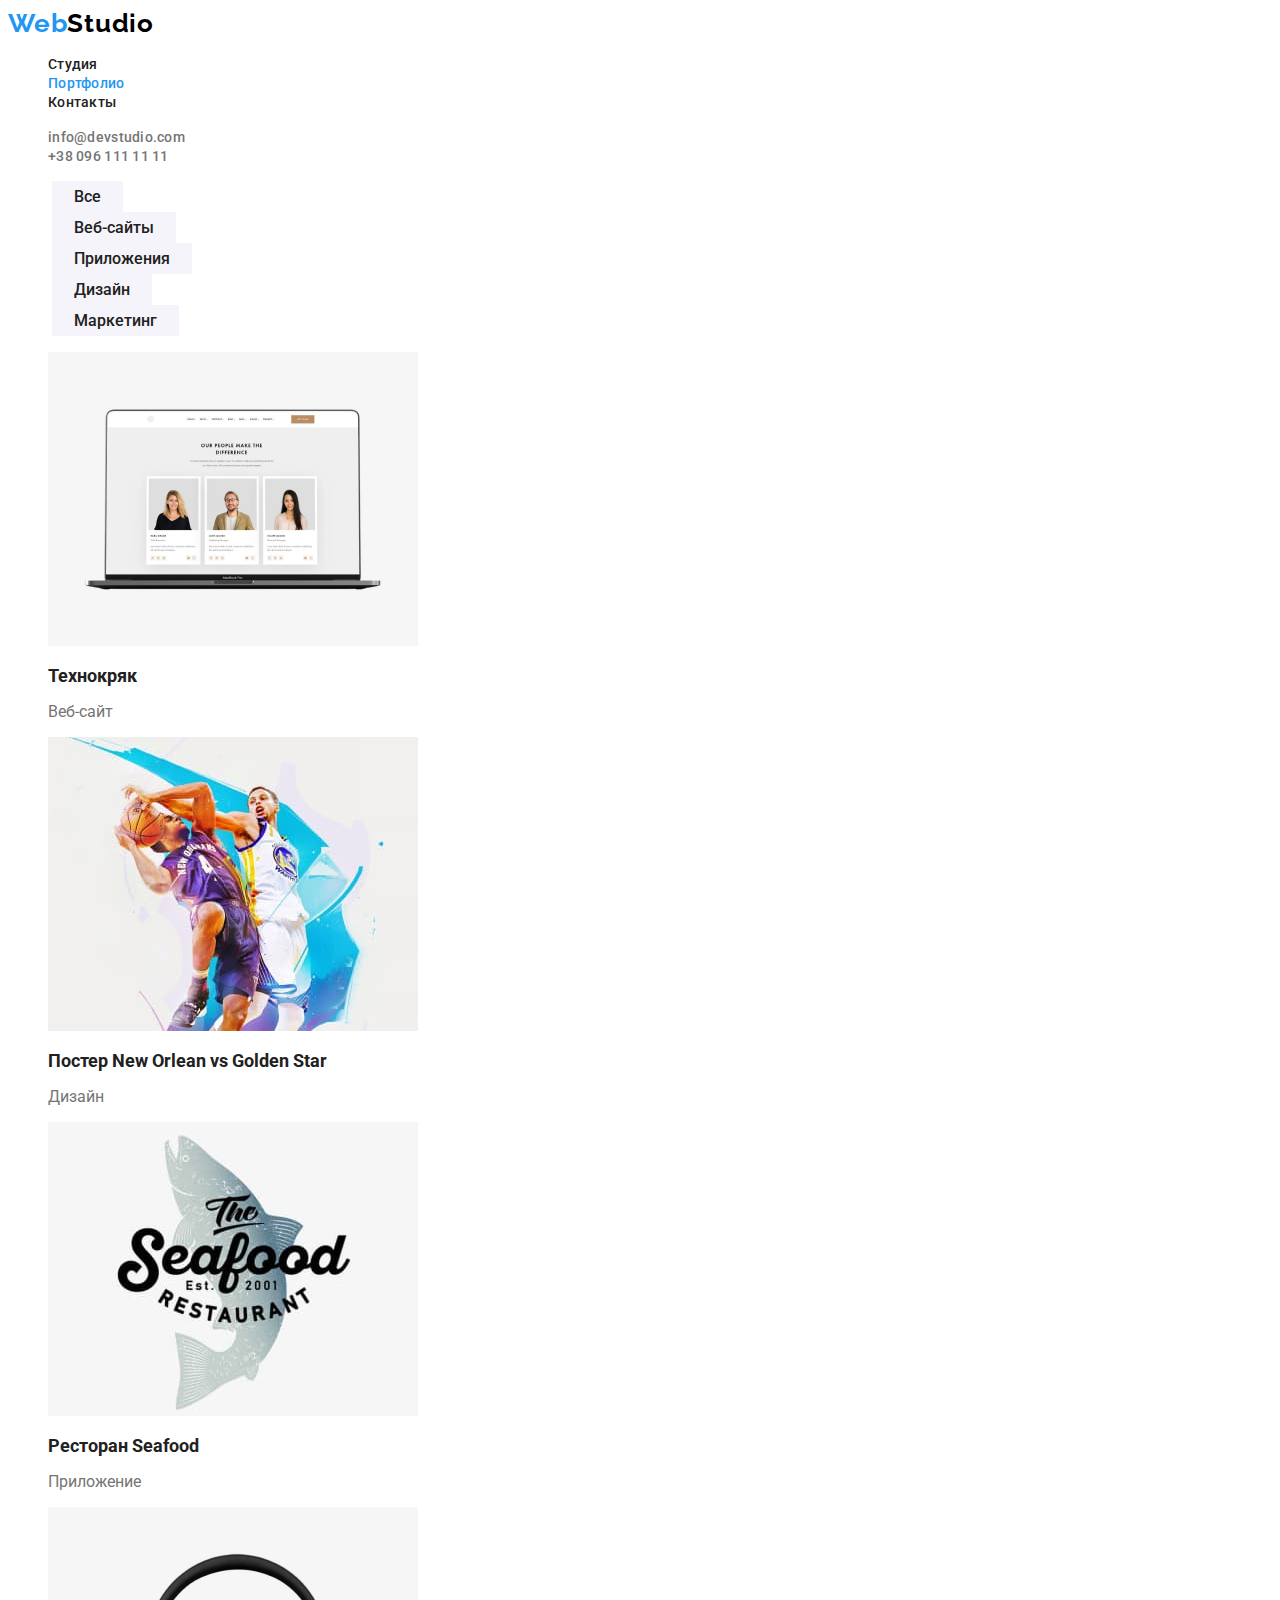
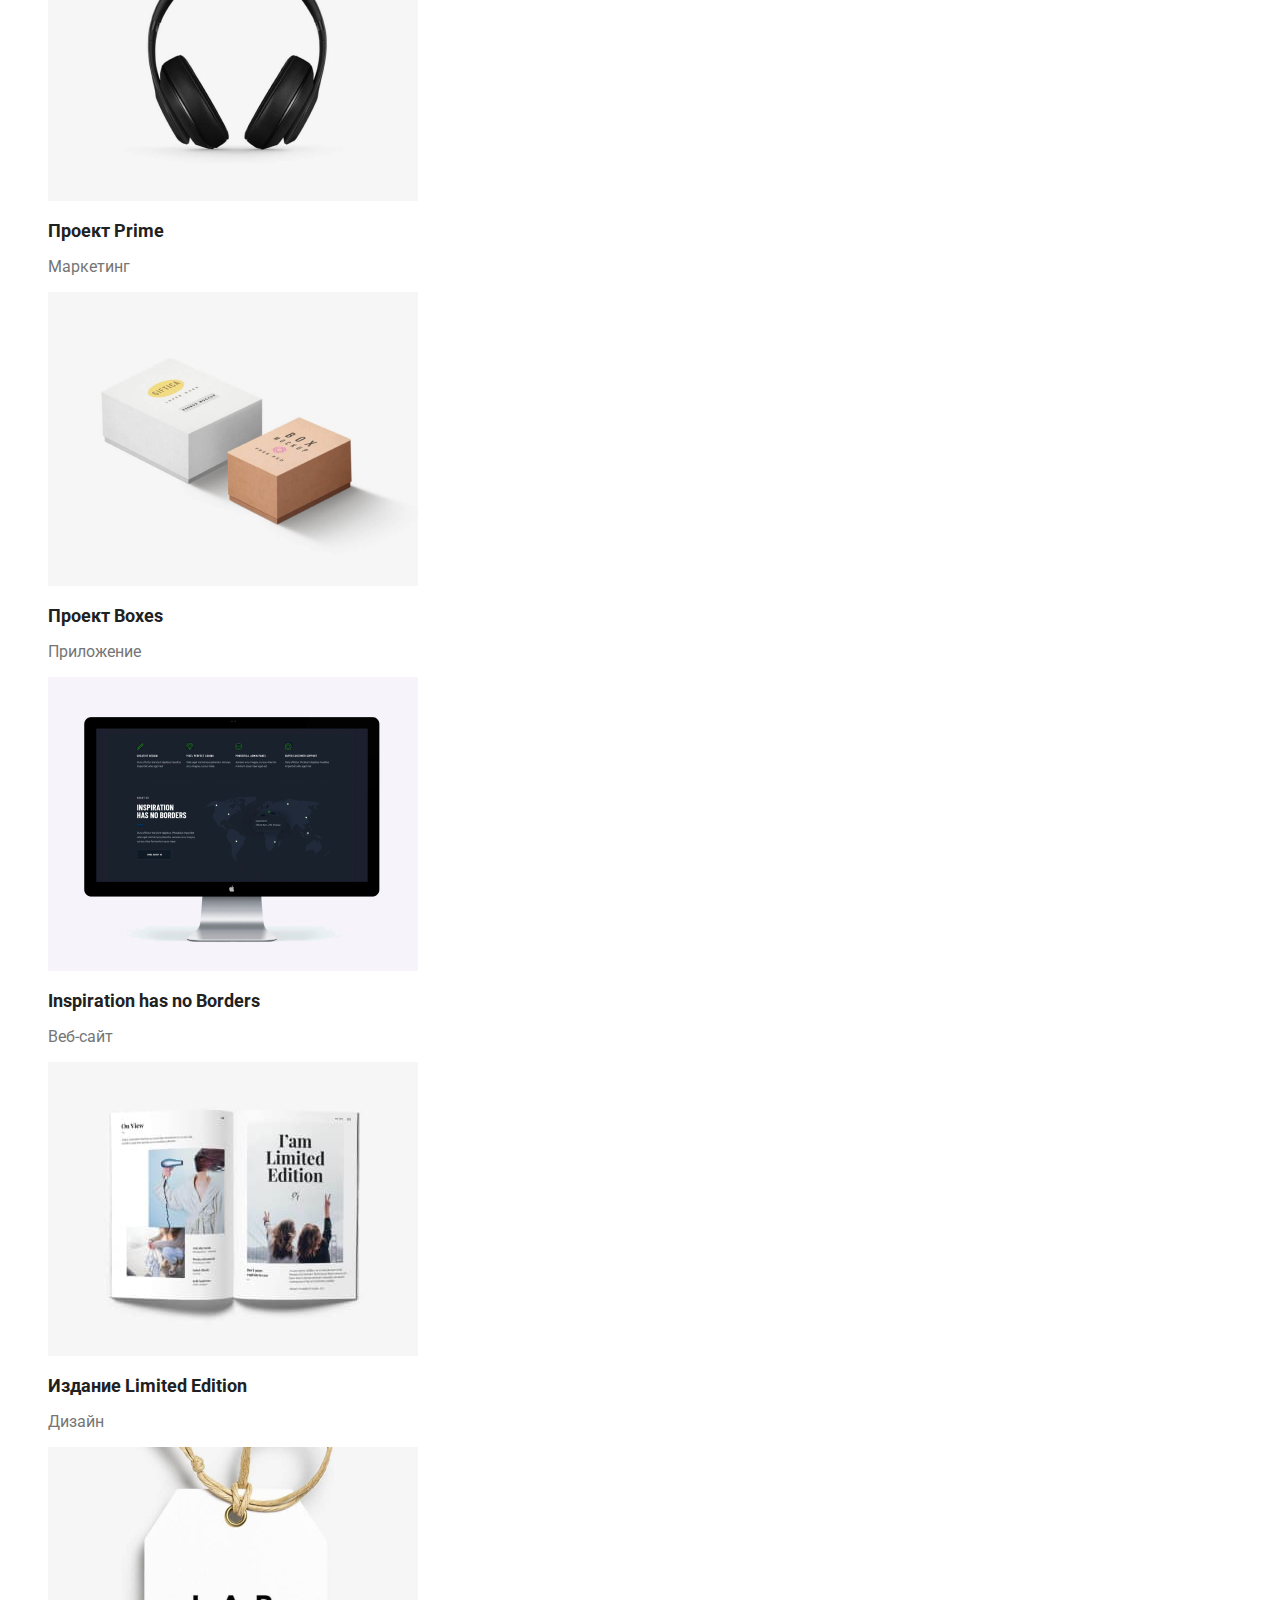
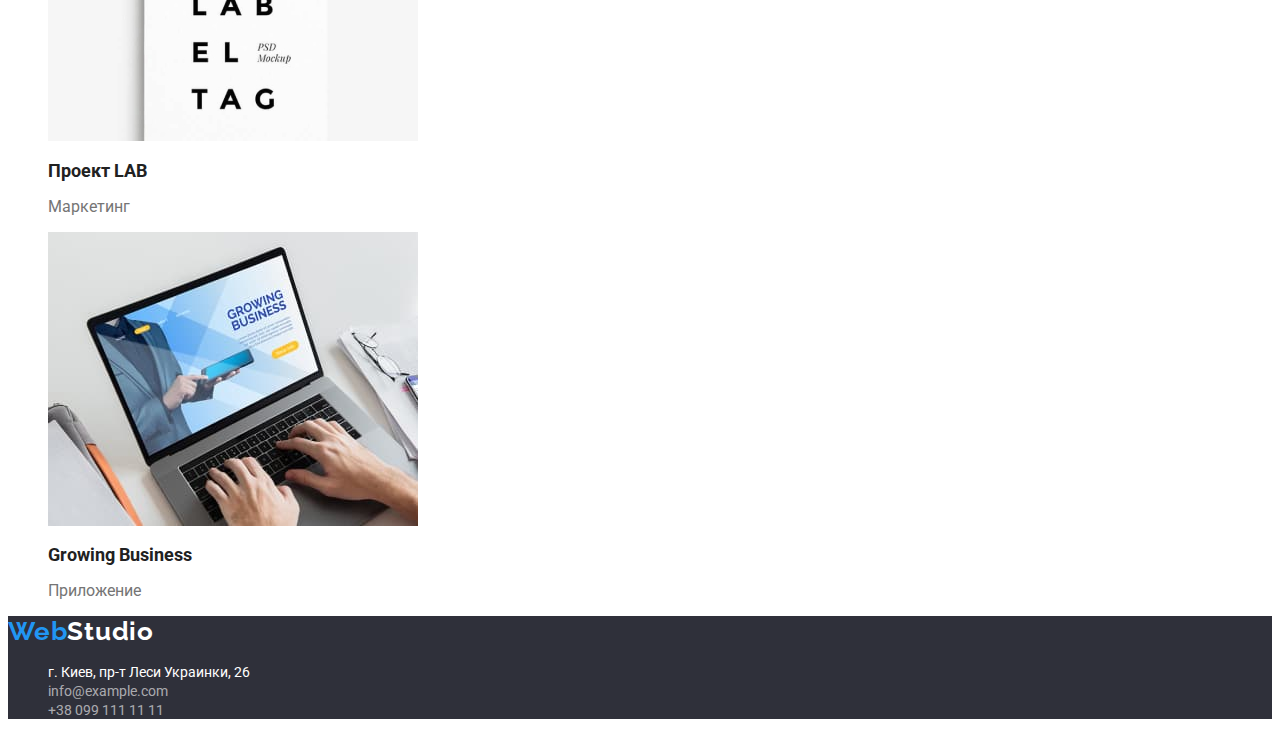
==== portfolio.html @ c1f14a55 "Copy hw-02" ====
<!DOCTYPE html>
<html lang="en">
<head>
    <meta charset="UTF-8">
    <meta http-equiv="X-UA-Compatible" content="IE=edge">
    <meta name="viewport" content="width=device-width, initial-scale=1.0">
    <title>Portfolio</title>
    <link rel="preconnect" href="https://fonts.googleapis.com">
    <link rel="preconnect" href="https://fonts.gstatic.com" crossorigin>
    <link href="https://fonts.googleapis.com/css2?family=Raleway:wght@700&family=Roboto:wght@400;500;700;900&display=swap" rel="stylesheet">
    <link rel="stylesheet" href="./css/styles.css">
</head>
<body>
     <!-- Navigation --> 
    <header>
        <nav>
            <a class="logo" href="./index.html" lang="en"> <span class="logo-web">Web</span>Studio</a>
            <ul class="list">
                <li><a href="./index.html" class="site-nav-list-element">Студия</a></li>
                <li><a href="./portfolio.html" class="site-nav-list-element current-page">Портфолио</a></li>
                <li><a href="" class="site-nav-list-element">Контакты</a></li> 
            </ul>
        </nav>
        <ul class="list">
            <li><a href="mailto:info@example.com" class="auth-nav-list-element">info@devstudio.com</a></li>
            <li><a href="tel:+380991111111" class="auth-nav-list-element">+38 096 111 11 11</a></li>
        </ul>
    </header>
    <main>
        <section>
            <h1 class="h-delete">Portfolio</h1>
            <div>
                <ul class="list">
                    <li><button class="button btn-radio" type="button">Все</button></li>
                    <li><button class="button btn-radio" type="button">Веб-сайты</button></li>
                    <li><button class="button btn-radio" type="button">Приложения</button></li>
                    <li><button class="button btn-radio" type="button">Дизайн</button></li>
                    <li><button class="button btn-radio" type="button">Маркетинг</button></li>
                </ul>
            </div>

            <ul class="list">
                <li class="item-project">
                    <img src="./images/portfolio-tehnokrak.jpg" alt="Страница веб-сайта на ноутбуке" width="370">
                    <h2>Технокряк</h2>
                    <p>Веб-сайт</p>
                </li>
                <li class="item-project">
                    <img src="./images/portfolio-new-orlean-vs-golden-star.jpg" alt="Два баскетболиста в прыжке борятся за мяч" width="370">
                    <h2>Постер New Orlean vs Golden Star</h2>
                    <p>Дизайн</p>
                </li>
                <li class="item-project">
                    <img src="./images/portfolio-seafood.jpg" alt="Логотип ресторана Seafood, рыба на фоне" width="370">
                    <h2>Ресторан Seafood</h2>
                    <p>Приложение</p>
                </li>
                <li class="item-project">
                    <img src="./images/portfolio-prime.jpg" alt="Наушники" width="370">
                    <h2>Проект Prime</h2>
                    <p>Маркетинг</p>
                </li>
                <li class="item-project">
                    <img src="./images/portfolio-boxes.jpg" alt="Две упаковки, одна белая, вторая крафтовая" width="370">
                    <h2>Проект Boxes</h2>
                    <p>Приложение</p>
                </li>
                <li class="item-project">
                    <img src="./images/portfolio-inspiration-has-no-borders.jpg" alt="Страница веб-сайта на мониторе" width="370">
                    <h2>Inspiration has no Borders</h2>
                    <p>Веб-сайт</p>
                </li>
                <li class="item-project">
                    <img src="./images/portfolio-limited-edition.jpg" alt="Открытый каталог" width="370">
                    <h2>Издание Limited Edition</h2>
                    <p>Дизайн</p>
                </li>
                <li class="item-project">
                    <img src="./images/portfolio-lab.jpg" alt="Бирка бренда одежды" width="370">
                    <h2>Проект LAB</h2>
                    <p>Маркетинг</p>
                </li>
                <li class="item-project">
                    <img src="./images/portfolio-growing-business.jpg" alt="Страница веб-сайта на ноутбуке" width="370">
                    <h2>Growing Business</h2>
                    <p>Приложение</p>
                </li>
            </ul>
        </section>
    </main>
    <footer>
        <div class="footer">
            <a class="logo ftr" href="./index.html" lang="en"> <span class="logo-web">Web</span>Studio</a>
            <address>
                <ul class="list">
                    <li><a class="address" href="https://goo.gl/maps/RJu5ky6C8ofXvxGWA">г. Киев, пр-т Леси Украинки, 26</a></li>
                    <li><a class="mail" href="mailto:info@example.com">info@example.com</a></li>
                    <li><a class="tel" href="tel:+380991111111">+38 099 111 11 11</a></li>
                </ul>
            </address>
        </div>
    </footer>
</body>
</html>
---- css/styles.css ----
:root {
    --accent-color: #2196F3;
    --primary-text-color: #757575;
    --title-text-color: #212121;
    --primary-white-color: #ffffff;
    --secondary-color: #F5F4FA;
    --footer-bg-color: #2F303A;
}

/* {
    margin: 0;
    padding: 0;
}*/

body {
    font-family: Roboto, sans-serif;
    color: #212121;
}

a {
    text-decoration: none;
}

.list {
    list-style: none;
}

/* Haeder */
.logo {
    color: #000000;
    font-family: Raleway;
    font-style: normal;
    font-weight: bold;
    font-size: 26px;
    letter-spacing: 0.03em;
    text-decoration: none;
}

.logo.ftr{
    color: var(--primary-white-color);
}

.logo-web {
   color: var(--accent-color);
}

/* Navigation */
.site-nav-list-element {
    font-weight: 500;
    font-size: 14px;
    line-height: 1.14;
    letter-spacing: 0.02em;
    color: var(--title-text-color);
}

.site-nav-list-element:hover,
.site-nav-list-element:focus {
    font-weight: 500;
    font-size: 14px;
    line-height: 1.14;
    letter-spacing: 0.02em;
    color: var(--accent-color);
}

.auth-nav-list-element{
    font-weight: 500;
    font-size: 14px;
    line-height: 1.14;
    letter-spacing: 0.02em;
    color: var(--primary-text-color);
}

.auth-nav-list-element:hover,
.auth-nav-list-element:focus   {
    color: var(--accent-color);
}

.site-nav-list-element.current-page {
    color: var(--accent-color)
}

/*  Hero  */
.section-hero {
    background-color: var(--footer-bg-color);
}

.hero-title {
    font-weight: 900;
    font-size: 44px;
    line-height: 1.36;
    color: var(--primary-white-color);
}

/*  Button  */
.button{
    color: var(--title-text-color);
    background-color: var(--secondary-color);
    font-family: inherit;
    font-size: 16px;
    padding: 10px 32px;
    display: inline-block;
    border: none;
    cursor: pointer;
}

.button.btn-hero {
    color: var(--primary-white-color);
    background-color: var(--accent-color);
    font-weight: 700;
}

.button.btn-hero:hover,
.button.btn-hero:focus {
    color: var(--primary-white-color);
    background-color: var(--accent-color);
    font-weight: 700;
}

.button.btn-radio {
    color: var(--title-text-color);
    font-weight: 500;
    padding: 6px 22px;
    margin: 0 4px;
}

.button.btn-radio:hover,
.button.btn-radio:focus {
    color: var(--primary-white-color);
    background-color: var(--accent-color);
    font-weight: 500;
    padding: 6px 22px;
    margin: 0 4px;
    box-shadow: 0px 3px 1px rgba(0, 0, 0, 0.1),
                0px 1px 2px rgba(0, 0, 0, 0.08),
                0px 2px 2px rgba(0, 0, 0, 0.12);
}

/* Benefits */
.h-delete {
    display: none;
}

.benefits-item h3 {
    font-weight: 700;
    font-size: 14px;
    line-height: 1.14;
    letter-spacing: 0.03em;
    text-transform: uppercase;
    color: var(--title-text-color);
}

.benefits-item p {
    font-size: 14px;
    line-height: 1.7;
    letter-spacing: 0.03em;
    color: var(--primary-text-color);
}


/* Чем мы занимаемся */
.title-occupation {
    font-size: 36px;
    font-weight: 700;
}

.item-occupation {
    list-style: none;
}

/* Наша команда */
.section-people {
    background-color: var(--secondary-color);
    padding: 0;
}

.title-people {
    font-size: 36px;
    font-weight: 700;
}

.item-people h3{
    font-size: 16px;
    font-weight: 500;
}

.item-people p {
    font-size: 16px;
    color: var(--primary-text-color);
}

/* Foooter */
.footer {
    background-color: var(--footer-bg-color);
}

.address{
    color: var(--primary-white-color);
    font-family: Roboto;
    font-style: normal;
    font-weight: 400;
    font-size: 14px;
}

.mail,
.tel {
    color: rgba(255, 255, 255, 0.6);
    font-family: Roboto;
    font-style: normal;
    font-weight: 400;
    font-size: 14px;
}

.address:hover,
.address:focus,
.mail:hover,
.mail:focus,
.tel:hover,
.tel:focus {
    color: var(--accent-color)
}


/* Page Portfolio */
.item-project h2{
    font-size: 18px;
}

.item-project p {
    font-size: 16px;
    color: var(--primary-text-color);
}
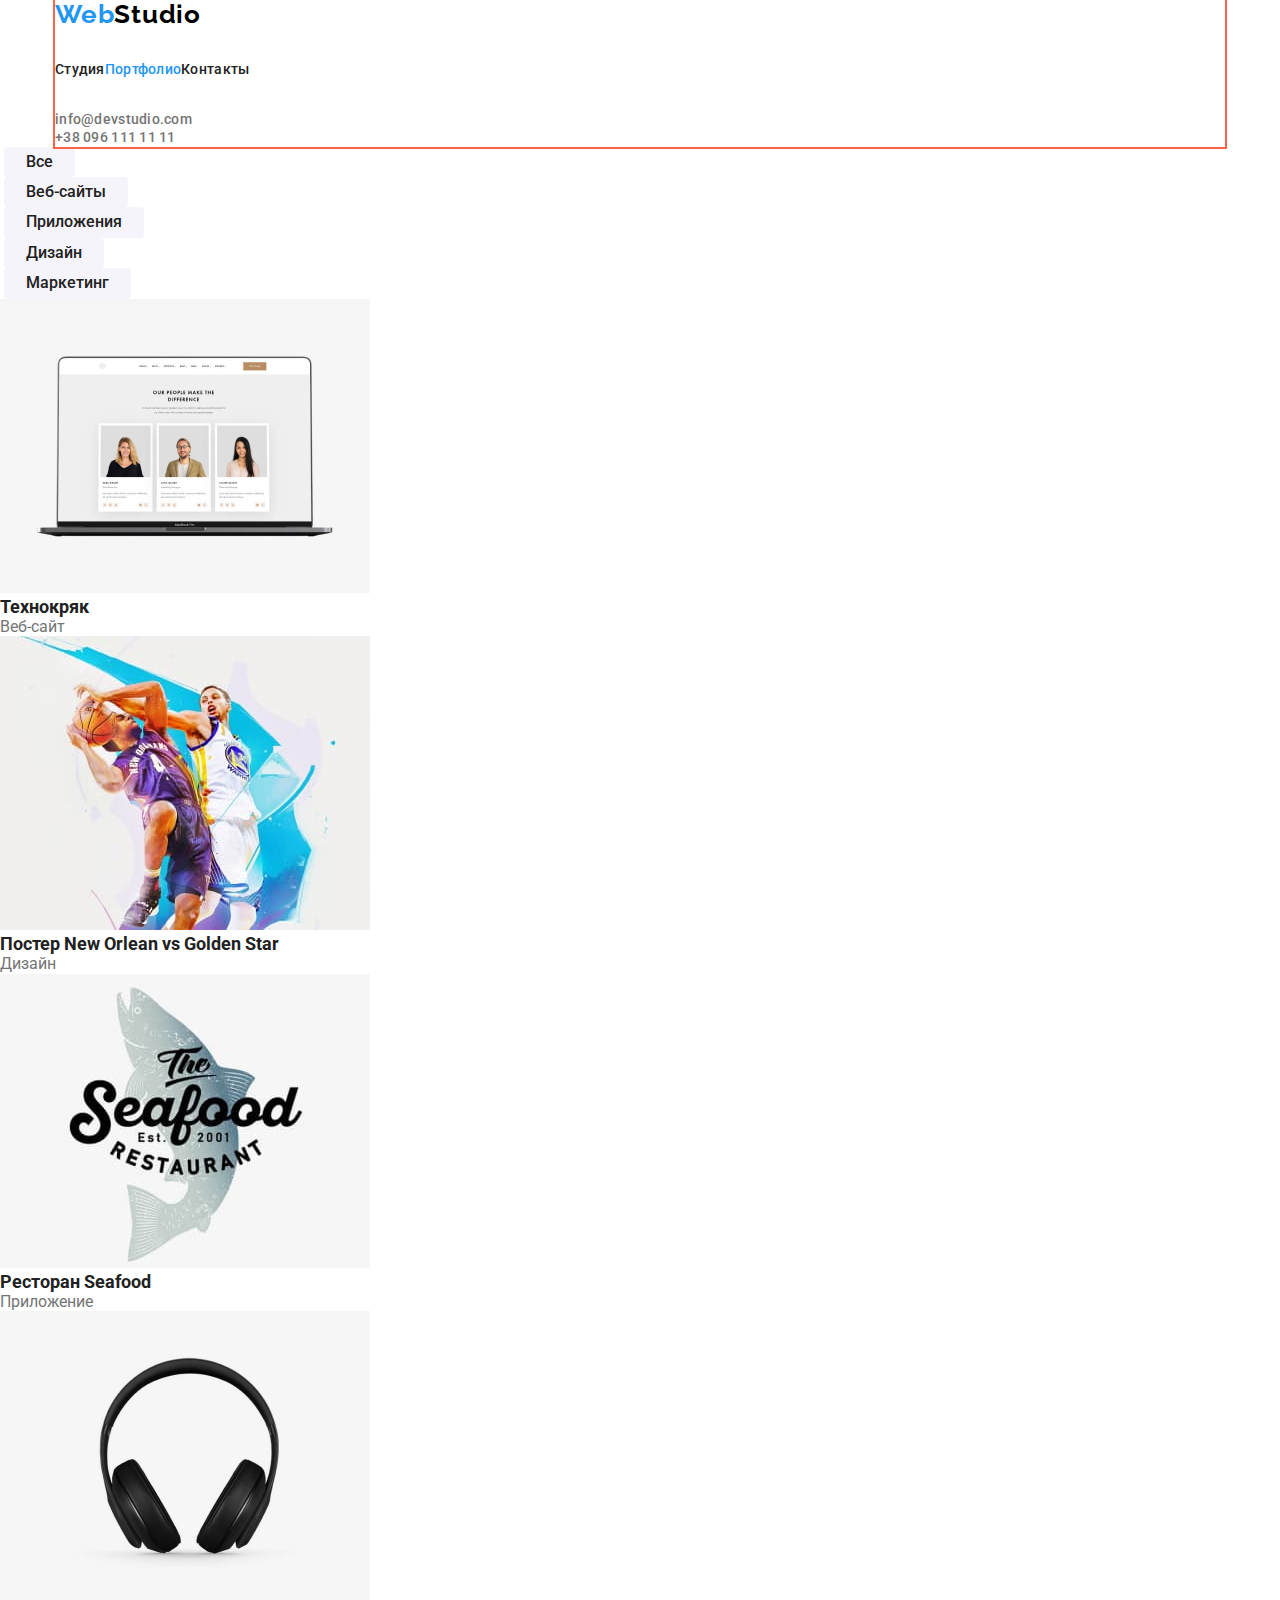
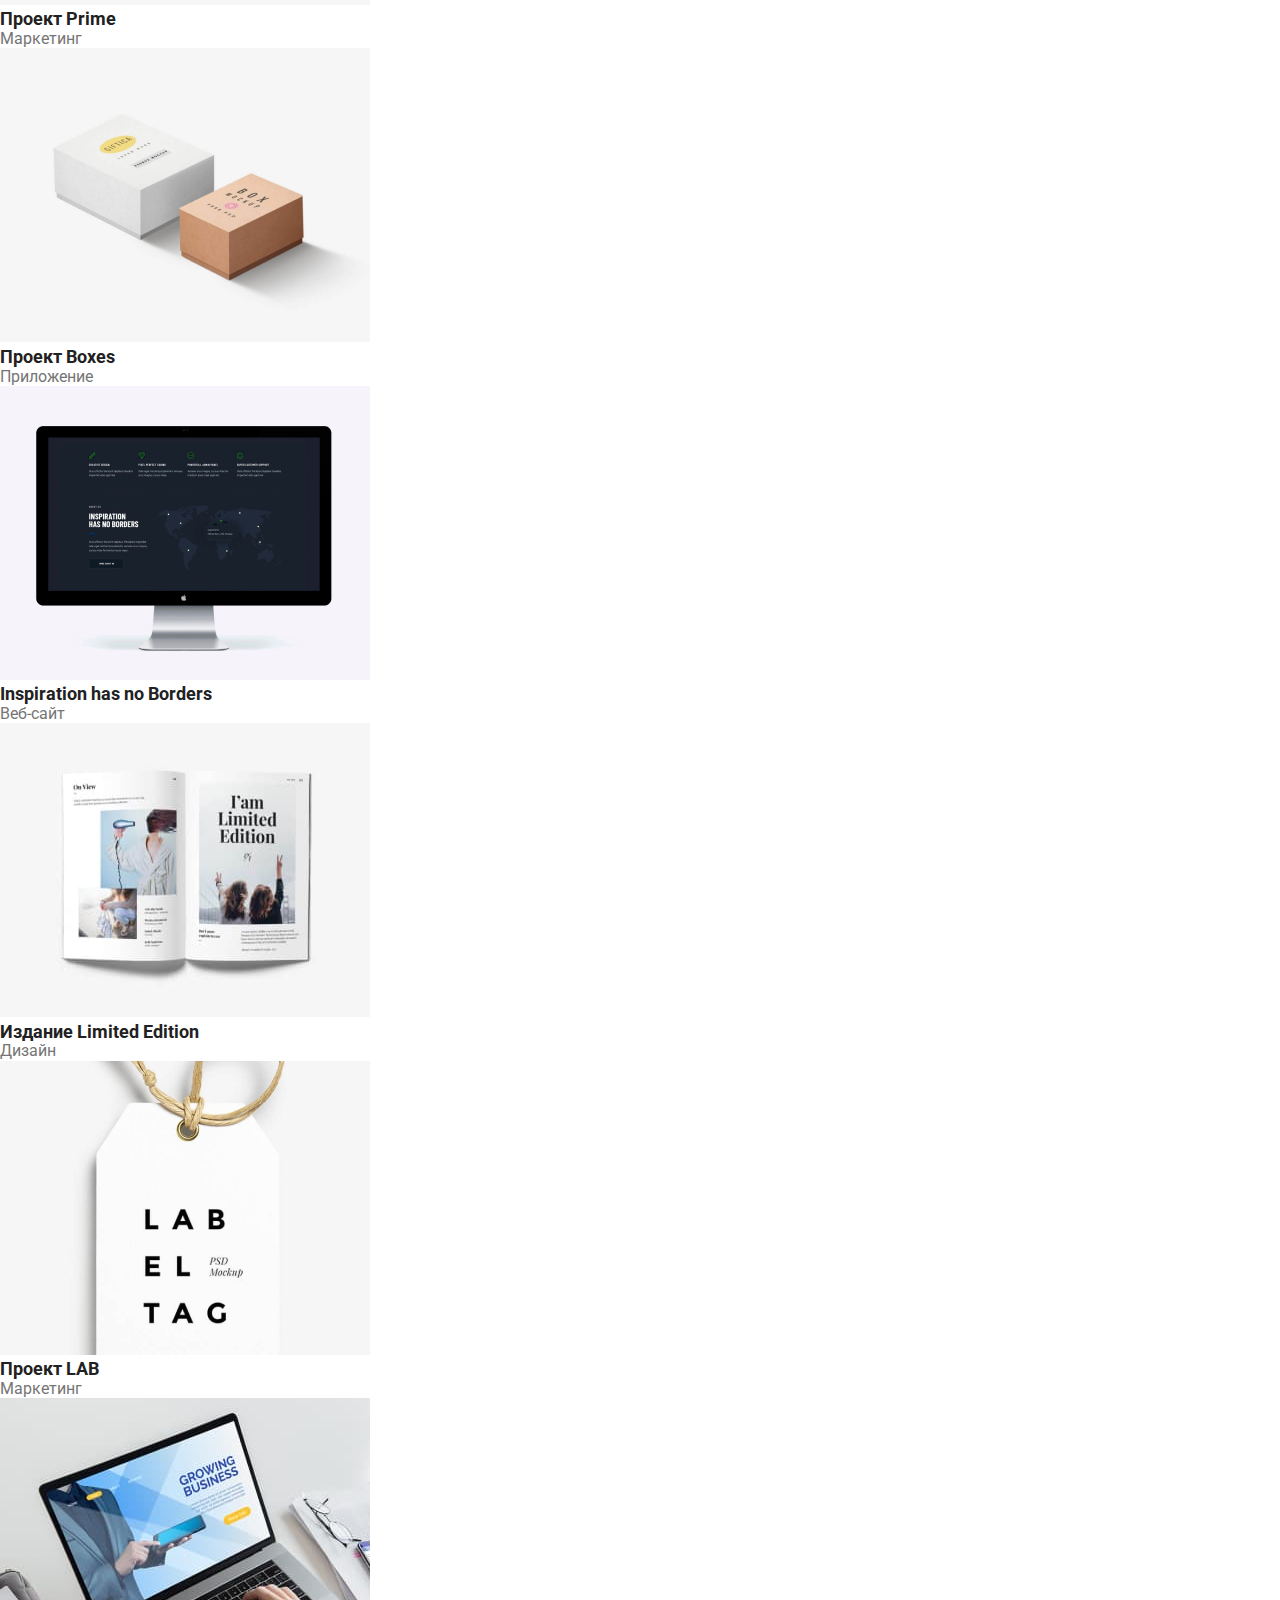
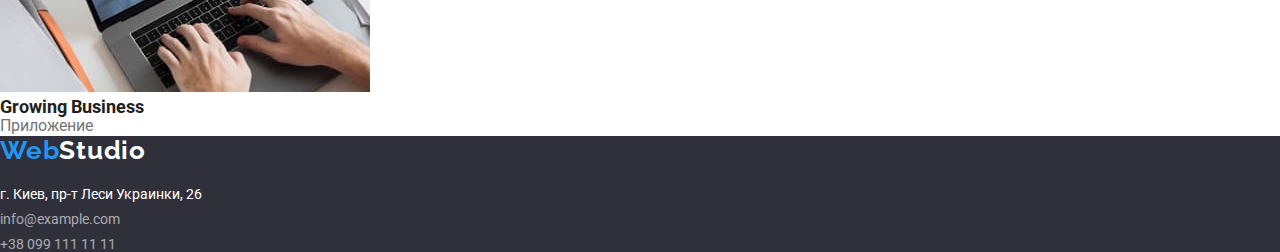
==== commit 4c7218fc: "add index flexbox" ====
--- a/portfolio.html
+++ b/portfolio.html
@@ -1,104 +1,187 @@
 <!DOCTYPE html>
 <html lang="en">
-<head>
-    <meta charset="UTF-8">
-    <meta http-equiv="X-UA-Compatible" content="IE=edge">
-    <meta name="viewport" content="width=device-width, initial-scale=1.0">
+  <head>
+    <meta charset="UTF-8" />
+    <meta http-equiv="X-UA-Compatible" content="IE=edge" />
+    <meta name="viewport" content="width=device-width, initial-scale=1.0" />
     <title>Portfolio</title>
-    <link rel="preconnect" href="https://fonts.googleapis.com">
-    <link rel="preconnect" href="https://fonts.gstatic.com" crossorigin>
-    <link href="https://fonts.googleapis.com/css2?family=Raleway:wght@700&family=Roboto:wght@400;500;700;900&display=swap" rel="stylesheet">
-    <link rel="stylesheet" href="./css/styles.css">
-</head>
-<body>
-     <!-- Navigation --> 
+    <link rel="preconnect" href="https://fonts.googleapis.com" />
+    <link rel="preconnect" href="https://fonts.gstatic.com" crossorigin />
+    <link
+      href="https://fonts.googleapis.com/css2?family=Raleway:wght@700&family=Roboto:wght@400;500;700;900&display=swap"
+      rel="stylesheet"
+    />
+    <link
+      rel="stylesheet"
+      href="https://cdnjs.cloudflare.com/ajax/libs/modern-normalize/1.1.0/modern-normalize.min.css"
+    />
+    <link rel="stylesheet" href="./css/styles.css" />
+  </head>
+  <body>
+    <!-- Navigation -->
     <header>
+      <div class="container">
         <nav>
-            <a class="logo" href="./index.html" lang="en"> <span class="logo-web">Web</span>Studio</a>
-            <ul class="list">
-                <li><a href="./index.html" class="site-nav-list-element">Студия</a></li>
-                <li><a href="./portfolio.html" class="site-nav-list-element current-page">Портфолио</a></li>
-                <li><a href="" class="site-nav-list-element">Контакты</a></li> 
-            </ul>
+          <a class="logo" href="./index.html" lang="en">
+            <span class="logo-web">Web</span>Studio</a
+          >
+          <ul class="site-nav list">
+            <li>
+              <a href="./index.html" class="site-nav-list-element">Студия</a>
+            </li>
+            <li>
+              <a
+                href="./portfolio.html"
+                class="site-nav-list-element current-page"
+                >Портфолио</a
+              >
+            </li>
+            <li><a href="" class="site-nav-list-element">Контакты</a></li>
+          </ul>
         </nav>
         <ul class="list">
-            <li><a href="mailto:info@example.com" class="auth-nav-list-element">info@devstudio.com</a></li>
-            <li><a href="tel:+380991111111" class="auth-nav-list-element">+38 096 111 11 11</a></li>
+          <li>
+            <a href="mailto:info@example.com" class="auth-nav-list-element"
+              >info@devstudio.com</a
+            >
+          </li>
+          <li>
+            <a href="tel:+380991111111" class="auth-nav-list-element"
+              >+38 096 111 11 11</a
+            >
+          </li>
         </ul>
+      </div>
     </header>
     <main>
-        <section>
-            <h1 class="h-delete">Portfolio</h1>
-            <div>
-                <ul class="list">
-                    <li><button class="button btn-radio" type="button">Все</button></li>
-                    <li><button class="button btn-radio" type="button">Веб-сайты</button></li>
-                    <li><button class="button btn-radio" type="button">Приложения</button></li>
-                    <li><button class="button btn-radio" type="button">Дизайн</button></li>
-                    <li><button class="button btn-radio" type="button">Маркетинг</button></li>
-                </ul>
-            </div>
+      <section>
+        <h1 class="h-delete">Portfolio</h1>
+        <div>
+          <ul class="list">
+            <li><button class="button btn-radio" type="button">Все</button></li>
+            <li>
+              <button class="button btn-radio" type="button">Веб-сайты</button>
+            </li>
+            <li>
+              <button class="button btn-radio" type="button">Приложения</button>
+            </li>
+            <li>
+              <button class="button btn-radio" type="button">Дизайн</button>
+            </li>
+            <li>
+              <button class="button btn-radio" type="button">Маркетинг</button>
+            </li>
+          </ul>
+        </div>
 
-            <ul class="list">
-                <li class="item-project">
-                    <img src="./images/portfolio-tehnokrak.jpg" alt="Страница веб-сайта на ноутбуке" width="370">
-                    <h2>Технокряк</h2>
-                    <p>Веб-сайт</p>
-                </li>
-                <li class="item-project">
-                    <img src="./images/portfolio-new-orlean-vs-golden-star.jpg" alt="Два баскетболиста в прыжке борятся за мяч" width="370">
-                    <h2>Постер New Orlean vs Golden Star</h2>
-                    <p>Дизайн</p>
-                </li>
-                <li class="item-project">
-                    <img src="./images/portfolio-seafood.jpg" alt="Логотип ресторана Seafood, рыба на фоне" width="370">
-                    <h2>Ресторан Seafood</h2>
-                    <p>Приложение</p>
-                </li>
-                <li class="item-project">
-                    <img src="./images/portfolio-prime.jpg" alt="Наушники" width="370">
-                    <h2>Проект Prime</h2>
-                    <p>Маркетинг</p>
-                </li>
-                <li class="item-project">
-                    <img src="./images/portfolio-boxes.jpg" alt="Две упаковки, одна белая, вторая крафтовая" width="370">
-                    <h2>Проект Boxes</h2>
-                    <p>Приложение</p>
-                </li>
-                <li class="item-project">
-                    <img src="./images/portfolio-inspiration-has-no-borders.jpg" alt="Страница веб-сайта на мониторе" width="370">
-                    <h2>Inspiration has no Borders</h2>
-                    <p>Веб-сайт</p>
-                </li>
-                <li class="item-project">
-                    <img src="./images/portfolio-limited-edition.jpg" alt="Открытый каталог" width="370">
-                    <h2>Издание Limited Edition</h2>
-                    <p>Дизайн</p>
-                </li>
-                <li class="item-project">
-                    <img src="./images/portfolio-lab.jpg" alt="Бирка бренда одежды" width="370">
-                    <h2>Проект LAB</h2>
-                    <p>Маркетинг</p>
-                </li>
-                <li class="item-project">
-                    <img src="./images/portfolio-growing-business.jpg" alt="Страница веб-сайта на ноутбуке" width="370">
-                    <h2>Growing Business</h2>
-                    <p>Приложение</p>
-                </li>
-            </ul>
-        </section>
+        <ul class="list">
+          <li class="item-project">
+            <img
+              src="./images/portfolio-tehnokrak.jpg"
+              alt="Страница веб-сайта на ноутбуке"
+              width="370"
+            />
+            <h2>Технокряк</h2>
+            <p>Веб-сайт</p>
+          </li>
+          <li class="item-project">
+            <img
+              src="./images/portfolio-new-orlean-vs-golden-star.jpg"
+              alt="Два баскетболиста в прыжке борятся за мяч"
+              width="370"
+            />
+            <h2>Постер New Orlean vs Golden Star</h2>
+            <p>Дизайн</p>
+          </li>
+          <li class="item-project">
+            <img
+              src="./images/portfolio-seafood.jpg"
+              alt="Логотип ресторана Seafood, рыба на фоне"
+              width="370"
+            />
+            <h2>Ресторан Seafood</h2>
+            <p>Приложение</p>
+          </li>
+          <li class="item-project">
+            <img
+              src="./images/portfolio-prime.jpg"
+              alt="Наушники"
+              width="370"
+            />
+            <h2>Проект Prime</h2>
+            <p>Маркетинг</p>
+          </li>
+          <li class="item-project">
+            <img
+              src="./images/portfolio-boxes.jpg"
+              alt="Две упаковки, одна белая, вторая крафтовая"
+              width="370"
+            />
+            <h2>Проект Boxes</h2>
+            <p>Приложение</p>
+          </li>
+          <li class="item-project">
+            <img
+              src="./images/portfolio-inspiration-has-no-borders.jpg"
+              alt="Страница веб-сайта на мониторе"
+              width="370"
+            />
+            <h2>Inspiration has no Borders</h2>
+            <p>Веб-сайт</p>
+          </li>
+          <li class="item-project">
+            <img
+              src="./images/portfolio-limited-edition.jpg"
+              alt="Открытый каталог"
+              width="370"
+            />
+            <h2>Издание Limited Edition</h2>
+            <p>Дизайн</p>
+          </li>
+          <li class="item-project">
+            <img
+              src="./images/portfolio-lab.jpg"
+              alt="Бирка бренда одежды"
+              width="370"
+            />
+            <h2>Проект LAB</h2>
+            <p>Маркетинг</p>
+          </li>
+          <li class="item-project">
+            <img
+              src="./images/portfolio-growing-business.jpg"
+              alt="Страница веб-сайта на ноутбуке"
+              width="370"
+            />
+            <h2>Growing Business</h2>
+            <p>Приложение</p>
+          </li>
+        </ul>
+      </section>
     </main>
     <footer>
-        <div class="footer">
-            <a class="logo ftr" href="./index.html" lang="en"> <span class="logo-web">Web</span>Studio</a>
-            <address>
-                <ul class="list">
-                    <li><a class="address" href="https://goo.gl/maps/RJu5ky6C8ofXvxGWA">г. Киев, пр-т Леси Украинки, 26</a></li>
-                    <li><a class="mail" href="mailto:info@example.com">info@example.com</a></li>
-                    <li><a class="tel" href="tel:+380991111111">+38 099 111 11 11</a></li>
-                </ul>
-            </address>
-        </div>
+      <div class="footer">
+        <a class="logo ftr" href="./index.html" lang="en">
+          <span class="logo-web">Web</span>Studio</a
+        >
+        <address>
+          <ul class="list">
+            <li>
+              <a class="address" href="https://goo.gl/maps/RJu5ky6C8ofXvxGWA"
+                >г. Киев, пр-т Леси Украинки, 26</a
+              >
+            </li>
+            <li>
+              <a class="mail" href="mailto:info@example.com"
+                >info@example.com</a
+              >
+            </li>
+            <li>
+              <a class="tel" href="tel:+380991111111">+38 099 111 11 11</a>
+            </li>
+          </ul>
+        </address>
+      </div>
     </footer>
-</body>
-</html>+  </body>
+</html>
--- a/css/styles.css
+++ b/css/styles.css
@@ -1,213 +1,322 @@
 :root {
-    --accent-color: #2196F3;
-    --primary-text-color: #757575;
-    --title-text-color: #212121;
-    --primary-white-color: #ffffff;
-    --secondary-color: #F5F4FA;
-    --footer-bg-color: #2F303A;
-}
-
-/* {
-    margin: 0;
-    padding: 0;
-}*/
+  --accent-color: #2196f3;
+  --primary-text-color: #757575;
+  --title-text-color: #212121;
+  --primary-white-color: #ffffff;
+  --secondary-color: #f5f4fa;
+  --footer-bg-color: #2f303a;
+}
 
 body {
-    font-family: Roboto, sans-serif;
-    color: #212121;
+  font-family: Roboto, sans-serif;
+  color: var(--title-text-color);
 }
 
 a {
-    text-decoration: none;
+  text-decoration: none;
+}
+
+.container {
+  margin-left: 15px;
+  margin-right: 15px;
+  width: 1170px;
+  margin: 0 auto;
+  outline: 2px solid tomato;*/
 }
 
 .list {
-    list-style: none;
+  margin: 0;
+  padding: 0;
+  list-style: none;
+}
+
+h1,
+h2,
+h3,
+p,
+ul {
+  padding: 0;
+  margin: 0;
 }
 
 /* Haeder */
 .logo {
-    color: #000000;
-    font-family: Raleway;
-    font-style: normal;
-    font-weight: bold;
-    font-size: 26px;
-    letter-spacing: 0.03em;
-    text-decoration: none;
-}
-
-.logo.ftr{
-    color: var(--primary-white-color);
+  color: #000000;
+  font-family: Raleway;
+  font-style: normal;
+  font-weight: bold;
+  font-size: 26px;
+  letter-spacing: 0.03em;
+  text-decoration: none;
+
+  margin-right: 93px;
+}
+
+.logo.ftr {
+  color: var(--primary-white-color);
 }
 
 .logo-web {
-   color: var(--accent-color);
+  color: var(--accent-color);
 }
 
 /* Navigation */
+.site-nav {
+  display: flex;
+}
+
+.site-nav .item:not(:last-child) {
+  margin-right: 50px;
+}
+
 .site-nav-list-element {
-    font-weight: 500;
-    font-size: 14px;
-    line-height: 1.14;
-    letter-spacing: 0.02em;
-    color: var(--title-text-color);
+  display: block;
+  padding-top: 32px;
+  padding-bottom: 32px;
+
+  color: var(--title-text-color);
+
+  font-weight: 500;
+  font-size: 14px;
+  line-height: 1.14;
+  letter-spacing: 0.02em;
 }
 
 .site-nav-list-element:hover,
 .site-nav-list-element:focus {
-    font-weight: 500;
-    font-size: 14px;
-    line-height: 1.14;
-    letter-spacing: 0.02em;
-    color: var(--accent-color);
-}
-
-.auth-nav-list-element{
-    font-weight: 500;
-    font-size: 14px;
-    line-height: 1.14;
-    letter-spacing: 0.02em;
-    color: var(--primary-text-color);
+  font-weight: 500;
+  font-size: 14px;
+  line-height: 1.14;
+  letter-spacing: 0.02em;
+  color: var(--accent-color);
+}
+
+.auth-nav-list-element {
+  font-weight: 500;
+  font-size: 14px;
+  line-height: 1.14;
+  letter-spacing: 0.02em;
+  color: var(--primary-text-color);
 }
 
 .auth-nav-list-element:hover,
-.auth-nav-list-element:focus   {
-    color: var(--accent-color);
+.auth-nav-list-element:focus {
+  color: var(--accent-color);
 }
 
 .site-nav-list-element.current-page {
-    color: var(--accent-color)
+  color: var(--accent-color);
+}
+
+.contacts {
+  display: flex;
+  margin-left: auto;
+}
+
+.contacts .item + .item {
+  margin-left: 50px;
+}
+
+.main-nav {
+  display: flex;
+  align-items: center;
 }
 
 /*  Hero  */
 .section-hero {
-    background-color: var(--footer-bg-color);
+  background-color: var(--footer-bg-color);
+  text-align: center;
+  padding-top: 200px;
+  padding-bottom: 200px;
 }
 
 .hero-title {
-    font-weight: 900;
-    font-size: 44px;
-    line-height: 1.36;
-    color: var(--primary-white-color);
+  margin: 0 auto;
+  width: 650px;
+
+  font-weight: 900;
+  font-size: 44px;
+  text-transform: uppercase;
+  letter-spacing: 0.06em;
+  line-height: 1.36;
+  color: var(--primary-white-color);
 }
 
 /*  Button  */
-.button{
-    color: var(--title-text-color);
-    background-color: var(--secondary-color);
-    font-family: inherit;
-    font-size: 16px;
-    padding: 10px 32px;
-    display: inline-block;
-    border: none;
-    cursor: pointer;
+.button {
+  color: var(--title-text-color);
+  background-color: var(--secondary-color);
+  font-family: inherit;
+  font-size: 16px;
+  padding: 10px 32px;
+  display: inline-block;
+  border: none;
+  border-radius: 4px;
+  cursor: pointer;
 }
 
 .button.btn-hero {
-    color: var(--primary-white-color);
-    background-color: var(--accent-color);
-    font-weight: 700;
+  color: var(--primary-white-color);
+  background-color: var(--accent-color);
+  font-weight: 700;
+  margin-top: 30px;
 }
 
 .button.btn-hero:hover,
 .button.btn-hero:focus {
-    color: var(--primary-white-color);
-    background-color: var(--accent-color);
-    font-weight: 700;
+  color: var(--primary-white-color);
+  background-color: var(--accent-color);
+  font-weight: 700;
 }
 
 .button.btn-radio {
-    color: var(--title-text-color);
-    font-weight: 500;
-    padding: 6px 22px;
-    margin: 0 4px;
+  color: var(--title-text-color);
+  font-weight: 500;
+  padding: 6px 22px;
+  margin: 0 4px;
 }
 
 .button.btn-radio:hover,
 .button.btn-radio:focus {
-    color: var(--primary-white-color);
-    background-color: var(--accent-color);
-    font-weight: 500;
-    padding: 6px 22px;
-    margin: 0 4px;
-    box-shadow: 0px 3px 1px rgba(0, 0, 0, 0.1),
-                0px 1px 2px rgba(0, 0, 0, 0.08),
-                0px 2px 2px rgba(0, 0, 0, 0.12);
+  color: var(--primary-white-color);
+  background-color: var(--accent-color);
+  font-weight: 500;
+  padding: 6px 22px;
+  margin: 0 4px;
+  box-shadow: 0px 3px 1px rgba(0, 0, 0, 0.1), 0px 1px 2px rgba(0, 0, 0, 0.08),
+    0px 2px 2px rgba(0, 0, 0, 0.12);
 }
 
 /* Benefits */
 .h-delete {
-    display: none;
+  display: none;
+}
+
+.benefits-list {
+  display: flex;
+  justify-content: space-between;
+
+  margin-top: 94px;
+  margin-bottom: 94px;
 }
 
 .benefits-item h3 {
-    font-weight: 700;
-    font-size: 14px;
-    line-height: 1.14;
-    letter-spacing: 0.03em;
-    text-transform: uppercase;
-    color: var(--title-text-color);
+  font-weight: 700;
+  font-size: 14px;
+  line-height: 1.14;
+  letter-spacing: 0.03em;
+  text-transform: uppercase;
+  color: var(--title-text-color);
 }
 
 .benefits-item p {
-    font-size: 14px;
-    line-height: 1.7;
-    letter-spacing: 0.03em;
-    color: var(--primary-text-color);
-}
-
+  font-size: 14px;
+  line-height: 1.7;
+  letter-spacing: 0.03em;
+  color: var(--primary-text-color);
+
+  margin-top: 10px;
+  width: 270px;
+}
 
 /* Чем мы занимаемся */
 .title-occupation {
-    font-size: 36px;
-    font-weight: 700;
+  font-size: 36px;
+  font-weight: 700;
+  text-align: center;
 }
 
 .item-occupation {
-    list-style: none;
+  list-style: none;
+}
+
+.occupation-list {
+  display: flex;
+  margin-top: 50px;
+}
+
+.occupation-list .list + .list {
+  margin-left: 30px;
+}
+
+.occupation-list img{
+    display: block;
 }
 
 /* Наша команда */
 .section-people {
-    background-color: var(--secondary-color);
-    padding: 0;
+  background-color: var(--secondary-color);
+  padding-top: 94px;
+  padding-bottom: 94px;
 }
 
 .title-people {
-    font-size: 36px;
-    font-weight: 700;
-}
-
-.item-people h3{
-    font-size: 16px;
-    font-weight: 500;
+  font-size: 36px;
+  font-weight: 700;
+  text-align: center;
+}
+
+.people-list {
+  display: flex;
+  margin-top: 50px;
+}
+
+.item-people h3 {
+  font-size: 16px;
+  font-weight: 500;
+  margin-top: 30px;
+  text-align: center;
+}
+
+.people-list .item-people + .item-people {
+  margin-left: 30px;
 }
 
 .item-people p {
-    font-size: 16px;
-    color: var(--primary-text-color);
+  font-size: 16px;
+  color: var(--primary-text-color);
+  margin-top: 10px;
+  text-align: center;
+}
+
+.item-people {
+  width: 270px;
+  height: 368px;
+  background-color: #ffffff;
+  box-shadow: 0px 1px 3px rgba(0, 0, 0, 0.12), 0px 1px 1px rgba(0, 0, 0, 0.14),
+    0px 2px 1px rgba(0, 0, 0, 0.2);
+  border-radius: 0px 0px 4px 4px;
 }
 
 /* Foooter */
 .footer {
-    background-color: var(--footer-bg-color);
-}
-
-.address{
-    color: var(--primary-white-color);
-    font-family: Roboto;
-    font-style: normal;
-    font-weight: 400;
-    font-size: 14px;
+  background-color: var(--footer-bg-color);
+}
+
+.ftr-section {
+  padding-top: 60px;
+  padding-bottom: 60px;
+}
+
+.address {
+  color: var(--primary-white-color);
+  font-family: Roboto;
+  font-style: normal;
+  font-weight: 400;
+  font-size: 14px;
+  margin-top: 20px;
+  display: block;
 }
 
 .mail,
 .tel {
-    color: rgba(255, 255, 255, 0.6);
-    font-family: Roboto;
-    font-style: normal;
-    font-weight: 400;
-    font-size: 14px;
+  color: rgba(255, 255, 255, 0.6);
+  font-family: Roboto;
+  font-style: normal;
+  font-weight: 400;
+  font-size: 14px;
+  margin-top: 9px;
+  display: block;
 }
 
 .address:hover,
@@ -216,16 +325,15 @@
 .mail:focus,
 .tel:hover,
 .tel:focus {
-    color: var(--accent-color)
-}
-
+  color: var(--accent-color);
+}
 
 /* Page Portfolio */
-.item-project h2{
-    font-size: 18px;
+.item-project h2 {
+  font-size: 18px;
 }
 
 .item-project p {
-    font-size: 16px;
-    color: var(--primary-text-color);
-}+  font-size: 16px;
+  color: var(--primary-text-color);
+}
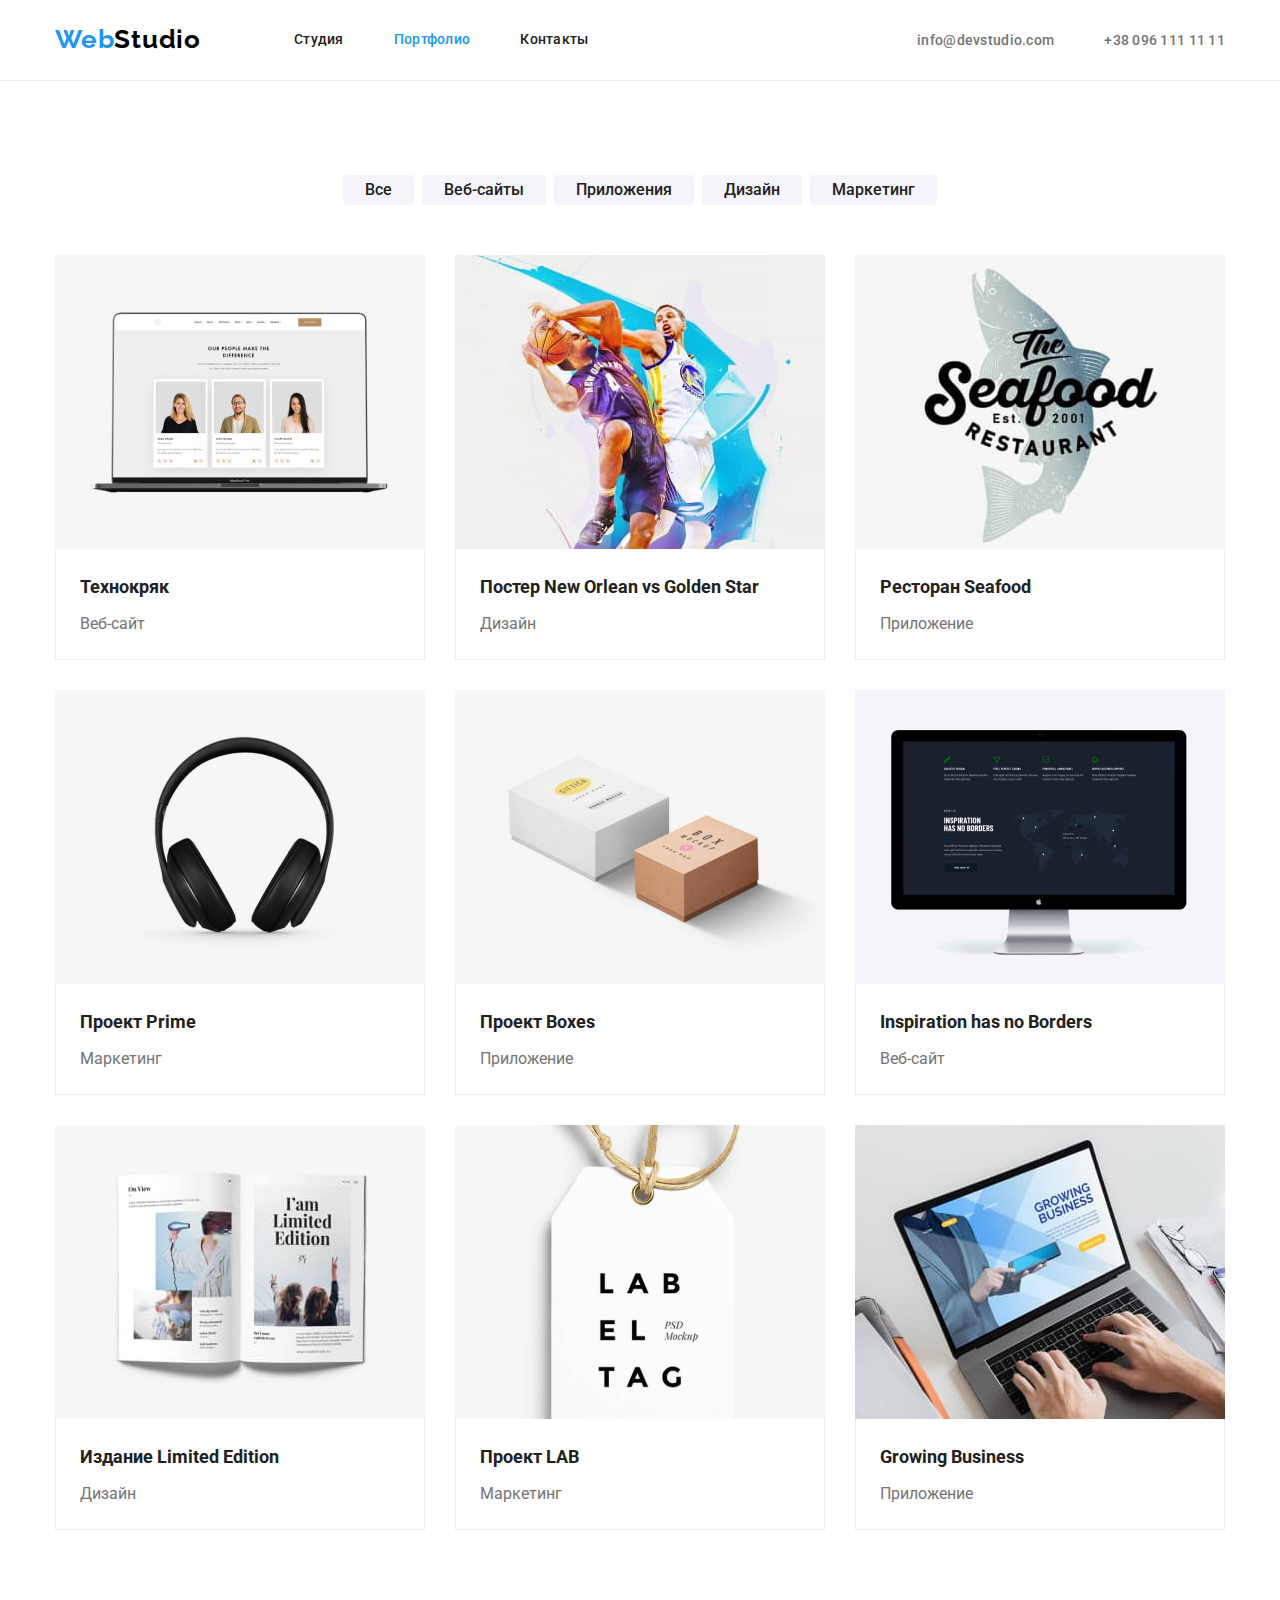
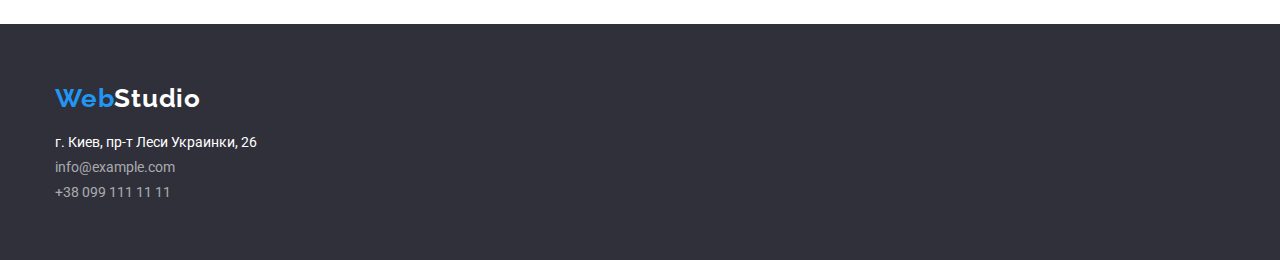
==== commit 74935e68: "add flexbox page portfolio" ====
--- a/portfolio.html
+++ b/portfolio.html
@@ -18,34 +18,36 @@
     <link rel="stylesheet" href="./css/styles.css" />
   </head>
   <body>
-    <!-- Navigation -->
-    <header>
-      <div class="container">
+    <!------------------- Navigation -------------------->
+    <header class="header">
+      <div class="container main-nav">
+        <a class="logo" href="./index.html" lang="en">
+          <span class="logo-web">Web</span>Studio</a
+        >
         <nav>
-          <a class="logo" href="./index.html" lang="en">
-            <span class="logo-web">Web</span>Studio</a
-          >
           <ul class="site-nav list">
-            <li>
+            <li class="item">
               <a href="./index.html" class="site-nav-list-element">Студия</a>
             </li>
-            <li>
+            <li class="item">
               <a
                 href="./portfolio.html"
                 class="site-nav-list-element current-page"
                 >Портфолио</a
               >
             </li>
-            <li><a href="" class="site-nav-list-element">Контакты</a></li>
+            <li class="item">
+              <a href="" class="site-nav-list-element">Контакты</a>
+            </li>
           </ul>
         </nav>
-        <ul class="list">
-          <li>
+        <ul class="contacts list">
+          <li class="item">
             <a href="mailto:info@example.com" class="auth-nav-list-element"
               >info@devstudio.com</a
             >
           </li>
-          <li>
+          <li class="item">
             <a href="tel:+380991111111" class="auth-nav-list-element"
               >+38 096 111 11 11</a
             >
@@ -54,113 +56,154 @@
       </div>
     </header>
     <main>
-      <section>
-        <h1 class="h-delete">Portfolio</h1>
-        <div>
-          <ul class="list">
-            <li><button class="button btn-radio" type="button">Все</button></li>
-            <li>
-              <button class="button btn-radio" type="button">Веб-сайты</button>
-            </li>
-            <li>
-              <button class="button btn-radio" type="button">Приложения</button>
-            </li>
-            <li>
-              <button class="button btn-radio" type="button">Дизайн</button>
-            </li>
-            <li>
-              <button class="button btn-radio" type="button">Маркетинг</button>
+      <section class="section">
+        <div class="container">
+          <h1 class="h-delete">Portfolio</h1>
+          <div>
+            <ul class="categories-list list">
+              <li class="categories-item">
+                <button class="button btn-radio" type="button">Все</button>
+              </li>
+              <li class="categories-item">
+                <button class="button btn-radio" type="button">
+                  Веб-сайты
+                </button>
+              </li>
+              <li class="categories-item">
+                <button class="button btn-radio" type="button">
+                  Приложения
+                </button>
+              </li>
+              <li class="categories-item">
+                <button class="button btn-radio" type="button">Дизайн</button>
+              </li>
+              <li class="categories-item">
+                <button class="button btn-radio" type="button">
+                  Маркетинг
+                </button>
+              </li>
+            </ul>
+          </div>
+
+          <!---------------- Portfolio --------------------->
+
+          <ul class="portfolio-list list">
+            <li class="item-project">
+              <img
+                class="portfolio-img"
+                src="./images/portfolio-tehnokrak.jpg"
+                alt="Страница веб-сайта на ноутбуке"
+                width="370"
+              />
+              <div class="item-project-text">
+                <h2 class="portfolio-title">Технокряк</h2>
+                <p class="portfolio-text">Веб-сайт</p>
+              </div>
+            </li>
+            <li class="item-project">
+              <img
+                class="portfolio-img"
+                src="./images/portfolio-new-orlean-vs-golden-star.jpg"
+                alt="Два баскетболиста в прыжке борятся за мяч"
+                width="370"
+              />
+              <div class="item-project-text">
+                <h2 class="portfolio-title">
+                  Постер New Orlean vs Golden Star
+                </h2>
+                <p class="portfolio-text">Дизайн</p>
+              </div>
+            </li>
+            <li class="item-project">
+              <img
+                class="portfolio-img"
+                src="./images/portfolio-seafood.jpg"
+                alt="Логотип ресторана Seafood, рыба на фоне"
+                width="370"
+              />
+              <div class="item-project-text">
+                <h2 class="portfolio-title">Ресторан Seafood</h2>
+                <p class="portfolio-text">Приложение</p>
+              </div>
+            </li>
+            <li class="item-project">
+              <img
+                class="portfolio-img"
+                src="./images/portfolio-prime.jpg"
+                alt="Наушники"
+                width="370"
+              />
+              <div class="item-project-text">
+                <h2 class="portfolio-title">Проект Prime</h2>
+                <p class="portfolio-text">Маркетинг</p>
+              </div>
+            </li>
+            <li class="item-project">
+              <img
+                class="portfolio-img"
+                src="./images/portfolio-boxes.jpg"
+                alt="Две упаковки, одна белая, вторая крафтовая"
+                width="370"
+              />
+              <div class="item-project-text">
+                <h2 class="portfolio-title">Проект Boxes</h2>
+                <p class="portfolio-text">Приложение</p>
+              </div>
+            </li>
+            <li class="item-project">
+              <img
+                class="portfolio-img"
+                src="./images/portfolio-inspiration-has-no-borders.jpg"
+                alt="Страница веб-сайта на мониторе"
+                width="370"
+              />
+              <div class="item-project-text">
+                <h2 class="portfolio-title">Inspiration has no Borders</h2>
+                <p class="portfolio-text">Веб-сайт</p>
+              </div>
+            </li>
+            <li class="item-project">
+              <img
+                class="portfolio-img"
+                src="./images/portfolio-limited-edition.jpg"
+                alt="Открытый каталог"
+                width="370"
+              />
+              <div class="item-project-text">
+                <h2 class="portfolio-title">Издание Limited Edition</h2>
+                <p class="portfolio-text">Дизайн</p>
+              </div>
+            </li>
+            <li class="item-project">
+              <img
+                class="portfolio-img"
+                src="./images/portfolio-lab.jpg"
+                alt="Бирка бренда одежды"
+                width="370"
+              />
+              <div class="item-project-text">
+                <h2 class="portfolio-title">Проект LAB</h2>
+                <p class="portfolio-text">Маркетинг</p>
+              </div>
+            </li>
+            <li class="item-project">
+              <img
+                class="portfolio-img"
+                src="./images/portfolio-growing-business.jpg"
+                alt="Страница веб-сайта на ноутбуке"
+                width="370"
+              />
+              <div class="item-project-text">
+                <h2 class="portfolio-title">Growing Business</h2>
+                <p class="portfolio-text">Приложение</p>
+              </div>
             </li>
           </ul>
         </div>
-
-        <ul class="list">
-          <li class="item-project">
-            <img
-              src="./images/portfolio-tehnokrak.jpg"
-              alt="Страница веб-сайта на ноутбуке"
-              width="370"
-            />
-            <h2>Технокряк</h2>
-            <p>Веб-сайт</p>
-          </li>
-          <li class="item-project">
-            <img
-              src="./images/portfolio-new-orlean-vs-golden-star.jpg"
-              alt="Два баскетболиста в прыжке борятся за мяч"
-              width="370"
-            />
-            <h2>Постер New Orlean vs Golden Star</h2>
-            <p>Дизайн</p>
-          </li>
-          <li class="item-project">
-            <img
-              src="./images/portfolio-seafood.jpg"
-              alt="Логотип ресторана Seafood, рыба на фоне"
-              width="370"
-            />
-            <h2>Ресторан Seafood</h2>
-            <p>Приложение</p>
-          </li>
-          <li class="item-project">
-            <img
-              src="./images/portfolio-prime.jpg"
-              alt="Наушники"
-              width="370"
-            />
-            <h2>Проект Prime</h2>
-            <p>Маркетинг</p>
-          </li>
-          <li class="item-project">
-            <img
-              src="./images/portfolio-boxes.jpg"
-              alt="Две упаковки, одна белая, вторая крафтовая"
-              width="370"
-            />
-            <h2>Проект Boxes</h2>
-            <p>Приложение</p>
-          </li>
-          <li class="item-project">
-            <img
-              src="./images/portfolio-inspiration-has-no-borders.jpg"
-              alt="Страница веб-сайта на мониторе"
-              width="370"
-            />
-            <h2>Inspiration has no Borders</h2>
-            <p>Веб-сайт</p>
-          </li>
-          <li class="item-project">
-            <img
-              src="./images/portfolio-limited-edition.jpg"
-              alt="Открытый каталог"
-              width="370"
-            />
-            <h2>Издание Limited Edition</h2>
-            <p>Дизайн</p>
-          </li>
-          <li class="item-project">
-            <img
-              src="./images/portfolio-lab.jpg"
-              alt="Бирка бренда одежды"
-              width="370"
-            />
-            <h2>Проект LAB</h2>
-            <p>Маркетинг</p>
-          </li>
-          <li class="item-project">
-            <img
-              src="./images/portfolio-growing-business.jpg"
-              alt="Страница веб-сайта на ноутбуке"
-              width="370"
-            />
-            <h2>Growing Business</h2>
-            <p>Приложение</p>
-          </li>
-        </ul>
       </section>
     </main>
-    <footer>
-      <div class="footer">
+    <footer class="footer">
+      <div class="ftr-section container">
         <a class="logo ftr" href="./index.html" lang="en">
           <span class="logo-web">Web</span>Studio</a
         >
--- a/css/styles.css
+++ b/css/styles.css
@@ -16,20 +16,6 @@
   text-decoration: none;
 }
 
-.container {
-  margin-left: 15px;
-  margin-right: 15px;
-  width: 1170px;
-  margin: 0 auto;
-  outline: 2px solid tomato;*/
-}
-
-.list {
-  margin: 0;
-  padding: 0;
-  list-style: none;
-}
-
 h1,
 h2,
 h3,
@@ -39,7 +25,49 @@
   margin: 0;
 }
 
+/* visually-hidden */
+.h-delete {
+  position: absolute;
+  white-space: nowrap;
+  width: 1px;
+  height: 1px;
+  overflow: hidden;
+  border: 0;
+  padding: 0;
+  clip: rect(0 0 0 0);
+  clip-path: inset(50%);
+  margin: -1px;
+}
+
+.container {
+  padding-left: 15px;
+  padding-right: 15px;
+  width: 1200px;
+  margin: 0 auto;
+  /* outline: 2px solid tomato; */
+}
+
+.section {
+  padding-top: 94px;
+  padding-bottom: 94px;
+}
+
+.list {
+  margin: 0;
+  padding: 0;
+  list-style: none;
+}
+
 /* Haeder */
+.header {
+  border-bottom: 1px solid #ececec;
+}
+
+.main-nav {
+  display: flex;
+  align-items: center;
+}
+
 .logo {
   color: #000000;
   font-family: Raleway;
@@ -115,11 +143,6 @@
 
 .contacts .item + .item {
   margin-left: 50px;
-}
-
-.main-nav {
-  display: flex;
-  align-items: center;
 }
 
 /*  Hero  */
@@ -153,6 +176,7 @@
   border: none;
   border-radius: 4px;
   cursor: pointer;
+  margin: 0;
 }
 
 .button.btn-hero {
@@ -173,7 +197,6 @@
   color: var(--title-text-color);
   font-weight: 500;
   padding: 6px 22px;
-  margin: 0 4px;
 }
 
 .button.btn-radio:hover,
@@ -182,22 +205,18 @@
   background-color: var(--accent-color);
   font-weight: 500;
   padding: 6px 22px;
-  margin: 0 4px;
   box-shadow: 0px 3px 1px rgba(0, 0, 0, 0.1), 0px 1px 2px rgba(0, 0, 0, 0.08),
     0px 2px 2px rgba(0, 0, 0, 0.12);
 }
 
 /* Benefits */
-.h-delete {
-  display: none;
+.section-benefits {
+  padding-top: 94px;
 }
 
 .benefits-list {
   display: flex;
   justify-content: space-between;
-
-  margin-top: 94px;
-  margin-bottom: 94px;
 }
 
 .benefits-item h3 {
@@ -239,15 +258,13 @@
   margin-left: 30px;
 }
 
-.occupation-list img{
-    display: block;
+.occupation-list img {
+  display: block;
 }
 
 /* Наша команда */
 .section-people {
   background-color: var(--secondary-color);
-  padding-top: 94px;
-  padding-bottom: 94px;
 }
 
 .title-people {
@@ -328,12 +345,61 @@
   color: var(--accent-color);
 }
 
-/* Page Portfolio */
-.item-project h2 {
+/* ------------ Page Portfolio -------------- */
+.categories-list {
+  display: flex;
+  justify-content: center;
+}
+
+.categories-list > .categories-item + .categories-item {
+  margin-left: 8px;
+}
+
+.portfolio-list {
+  margin-top: 50px;
+  display: flex;
+  flex-wrap: wrap;
+}
+
+.item-project {
+  width: 370px;
+
+  margin-right: 30px;
+  margin-bottom: 30px;
+}
+
+.item-project:nth-child(3n) {
+  margin-right: 0;
+}
+
+.item-project:nth-last-child(-n + 3) {
+  margin-bottom: 0;
+}
+
+.item-project-text {
+  border-left: 1px solid #eeeeee;
+  border-right: 1px solid #eeeeee;
+  border-bottom: 1px solid #eeeeee;
+}
+
+.portfolio-title {
   font-size: 18px;
-}
-
-.item-project p {
+  line-height: 2;
+
+  padding-left: 24px;
+  padding-top: 20px;
+}
+
+.portfolio-text {
   font-size: 16px;
+  line-height: 1.87;
+
   color: var(--primary-text-color);
-}
+  padding-left: 24px;
+  padding-top: 4px;
+  padding-bottom: 20px;
+}
+
+.item-project img {
+  display: block;
+}
